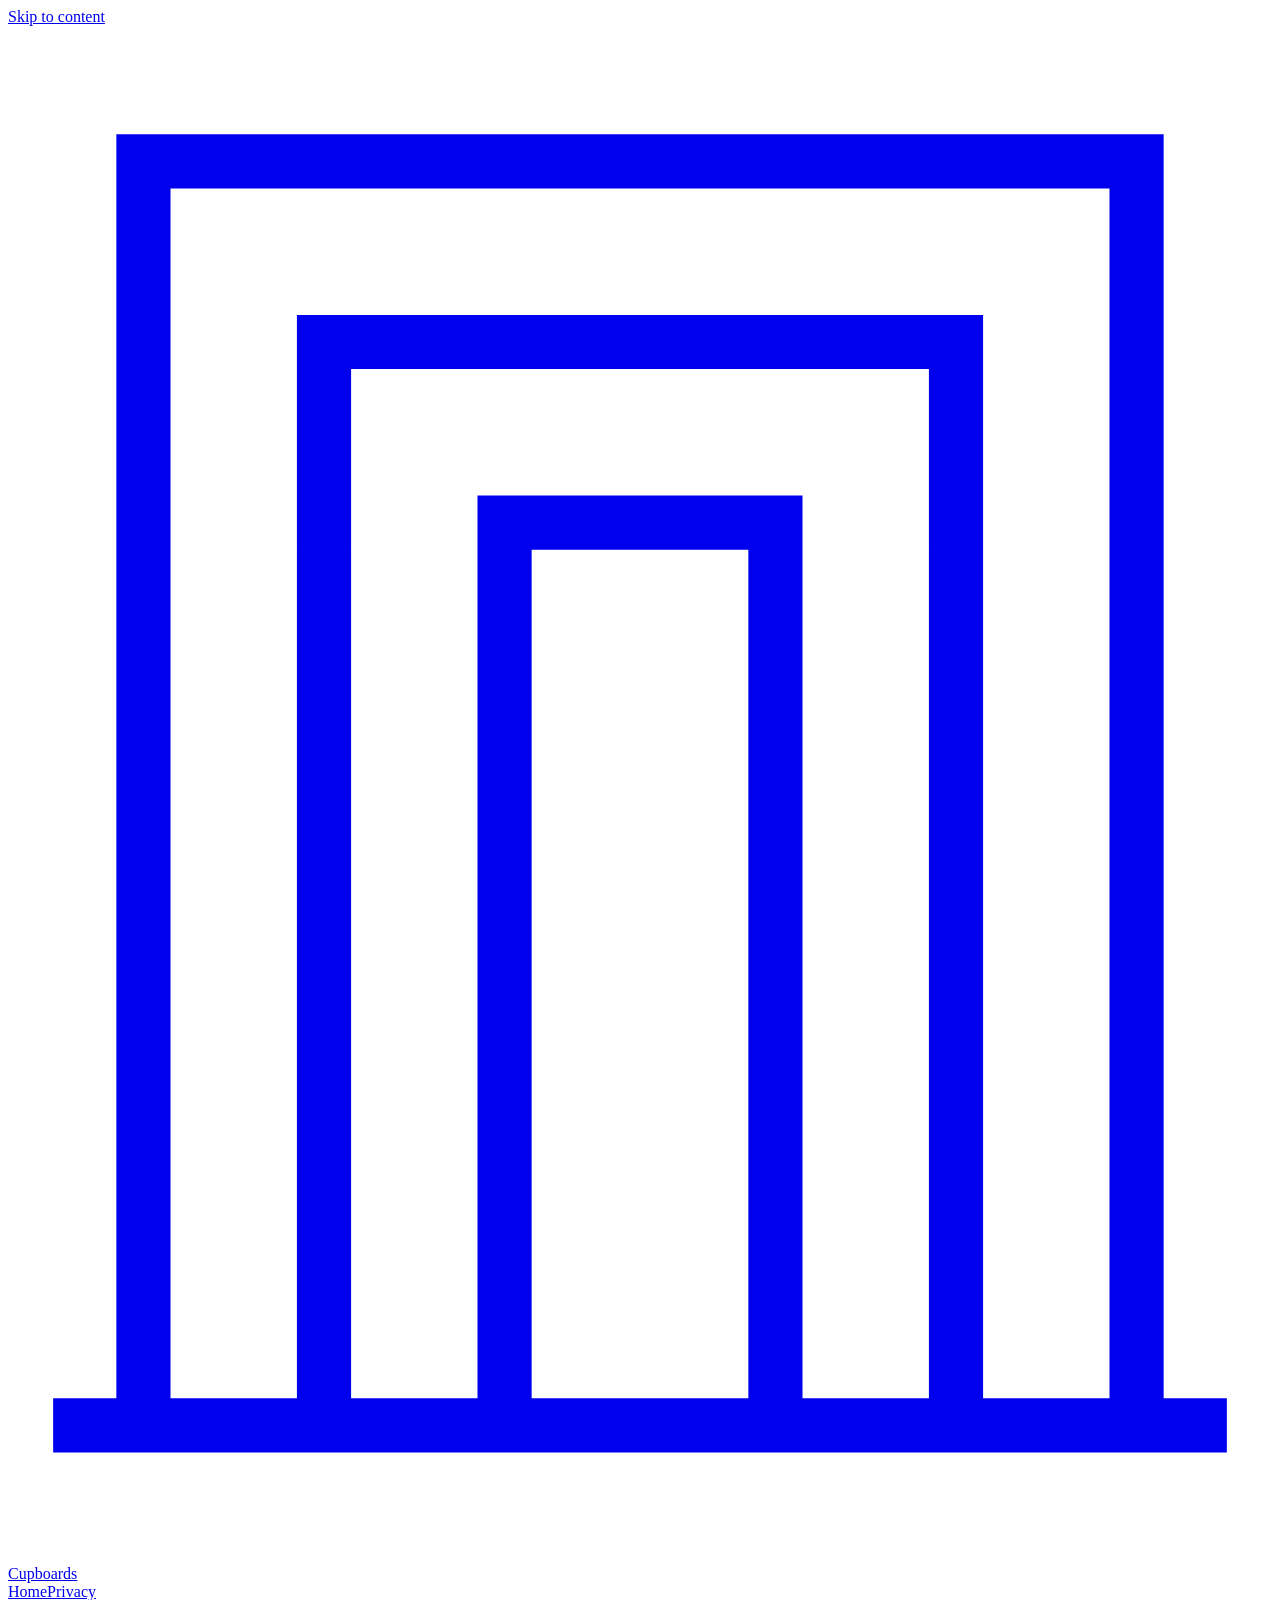
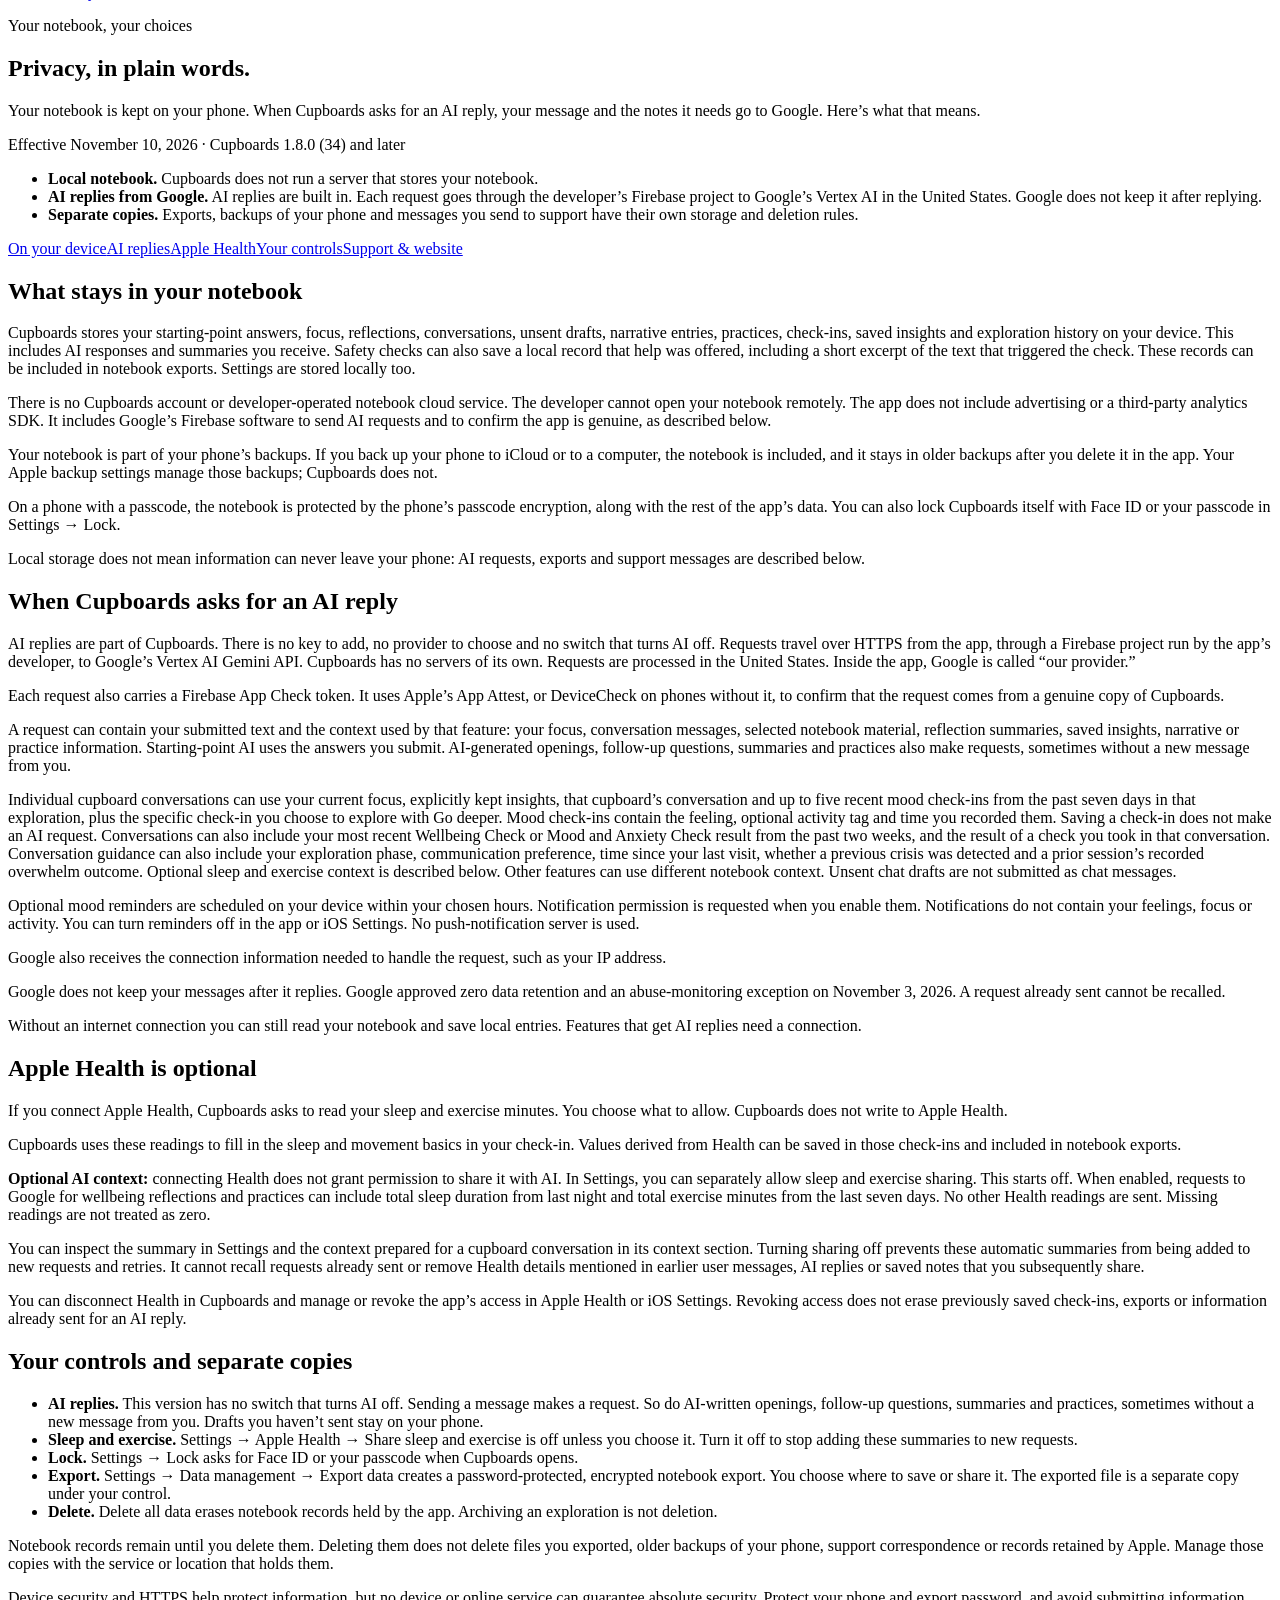
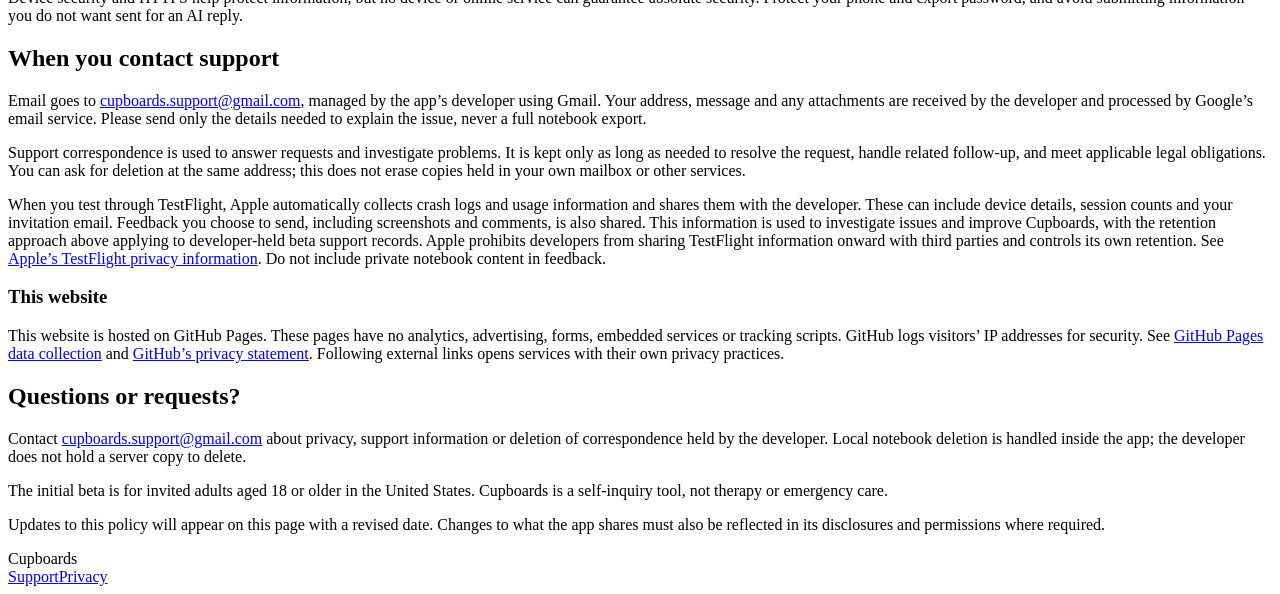
==== privacy.html @ ccffebcb "docs: describe built-in AI through Firebase instead of own-key providers Privacy, support and landin" ====
<!doctype html>
<html lang="en">
<head>
  <meta charset="utf-8">
  <meta name="viewport" content="width=device-width, initial-scale=1">
  <meta name="robots" content="noindex, nofollow">
  <meta name="description" content="How Cupboards handles your notebook, AI requests, Apple Health, exports and support messages.">
  <title>Privacy · Cupboards</title>
  <link rel="stylesheet" href="styles.css">
</head>
<body>
  <a class="skip" href="#main">Skip to content</a>
  <header class="site-header shell">
    <a class="brand" href="index.html"><svg viewBox="0 0 28 34" fill="none" aria-hidden="true"><path d="M3 31V3h22v28M7 31V7h14v24M11 31V11h6v20M1 31h26" stroke="currentColor" stroke-width="1.2"/></svg>Cupboards</a>
    <nav aria-label="Main"><a href="index.html">Home</a><a href="privacy.html" aria-current="page">Privacy</a></nav>
  </header>
  <main id="main" class="shell" tabindex="-1">
    <article class="reading policy">
      <p class="eyebrow">Your notebook, your choices</p>
      <h1>Privacy, in plain words.</h1>
      <p class="intro">Your notebook is kept on your phone. When Cupboards asks for an AI reply, your message and the notes it needs go to Google. Here’s what that means.</p>
      <p class="small">Effective November 10, 2026 · Cupboards 1.8.0 (34) and later</p>
      <div class="summary" aria-label="Privacy summary">
        <ul>
          <li><strong>Local notebook.</strong> Cupboards does not run a server that stores your notebook.</li>
          <li><strong>AI replies from Google.</strong> AI replies are built in. Each request goes through the developer’s Firebase project to Google’s Vertex AI in the United States. Google does not keep it after replying.</li>
          <li><strong>Separate copies.</strong> Exports, backups of your phone and messages you send to support have their own storage and deletion rules.</li>
        </ul>
      </div>
      <nav class="toc" aria-label="Privacy sections"><a href="#notebook">On your device</a><a href="#ai">AI replies</a><a href="#health">Apple Health</a><a href="#controls">Your controls</a><a href="#support">Support &amp; website</a></nav>

      <section id="notebook">
        <h2>What stays in your notebook</h2>
        <p>Cupboards stores your starting-point answers, focus, reflections, conversations, unsent drafts, narrative entries, practices, check-ins, saved insights and exploration history on your device. This includes AI responses and summaries you receive. Safety checks can also save a local record that help was offered, including a short excerpt of the text that triggered the check. These records can be included in notebook exports. Settings are stored locally too.</p>
        <p>There is no Cupboards account or developer-operated notebook cloud service. The developer cannot open your notebook remotely. The app does not include advertising or a third-party analytics SDK. It includes Google’s Firebase software to send AI requests and to confirm the app is genuine, as described below.</p>
        <p>Your notebook is part of your phone’s backups. If you back up your phone to iCloud or to a computer, the notebook is included, and it stays in older backups after you delete it in the app. Your Apple backup settings manage those backups; Cupboards does not.</p>
        <p>On a phone with a passcode, the notebook is protected by the phone’s passcode encryption, along with the rest of the app’s data. You can also lock Cupboards itself with Face ID or your passcode in Settings → Lock.</p>
        <p>Local storage does not mean information can never leave your phone: AI requests, exports and support messages are described below.</p>
      </section>

      <section id="ai">
        <h2>When Cupboards asks for an AI reply</h2>
        <p>AI replies are part of Cupboards. There is no key to add, no provider to choose and no switch that turns AI off. Requests travel over HTTPS from the app, through a Firebase project run by the app’s developer, to Google’s Vertex AI Gemini API. Cupboards has no servers of its own. Requests are processed in the United States. Inside the app, Google is called “our provider.”</p>
        <p>Each request also carries a Firebase App Check token. It uses Apple’s App Attest, or DeviceCheck on phones without it, to confirm that the request comes from a genuine copy of Cupboards.</p>
        <p>A request can contain your submitted text and the context used by that feature: your focus, conversation messages, selected notebook material, reflection summaries, saved insights, narrative or practice information. Starting-point AI uses the answers you submit. AI-generated openings, follow-up questions, summaries and practices also make requests, sometimes without a new message from you.</p>
        <p>Individual cupboard conversations can use your current focus, explicitly kept insights, that cupboard’s conversation and up to five recent mood check-ins from the past seven days in that exploration, plus the specific check-in you choose to explore with Go deeper. Mood check-ins contain the feeling, optional activity tag and time you recorded them. Saving a check-in does not make an AI request. Conversations can also include your most recent Wellbeing Check or Mood and Anxiety Check result from the past two weeks, and the result of a check you took in that conversation. Conversation guidance can also include your exploration phase, communication preference, time since your last visit, whether a previous crisis was detected and a prior session’s recorded overwhelm outcome. Optional sleep and exercise context is described below. Other features can use different notebook context. Unsent chat drafts are not submitted as chat messages.</p>
        <p>Optional mood reminders are scheduled on your device within your chosen hours. Notification permission is requested when you enable them. Notifications do not contain your feelings, focus or activity. You can turn reminders off in the app or iOS Settings. No push-notification server is used.</p>
        <p>Google also receives the connection information needed to handle the request, such as your IP address.</p>
        <p>Google does not keep your messages after it replies. Google approved zero data retention and an abuse-monitoring exception on November 3, 2026. A request already sent cannot be recalled.</p>
        <p>Without an internet connection you can still read your notebook and save local entries. Features that get AI replies need a connection.</p>
      </section>

      <section id="health">
        <h2>Apple Health is optional</h2>
        <p>If you connect Apple Health, Cupboards asks to read your sleep and exercise minutes. You choose what to allow. Cupboards does not write to Apple Health.</p>
        <p>Cupboards uses these readings to fill in the sleep and movement basics in your check-in. Values derived from Health can be saved in those check-ins and included in notebook exports.</p>
        <p><strong>Optional AI context:</strong> connecting Health does not grant permission to share it with AI. In Settings, you can separately allow sleep and exercise sharing. This starts off. When enabled, requests to Google for wellbeing reflections and practices can include total sleep duration from last night and total exercise minutes from the last seven days. No other Health readings are sent. Missing readings are not treated as zero.</p>
        <p>You can inspect the summary in Settings and the context prepared for a cupboard conversation in its context section. Turning sharing off prevents these automatic summaries from being added to new requests and retries. It cannot recall requests already sent or remove Health details mentioned in earlier user messages, AI replies or saved notes that you subsequently share.</p>
        <p>You can disconnect Health in Cupboards and manage or revoke the app’s access in Apple Health or iOS Settings. Revoking access does not erase previously saved check-ins, exports or information already sent for an AI reply.</p>
      </section>

      <section id="controls">
        <h2>Your controls and separate copies</h2>
        <ul>
          <li><strong>AI replies.</strong> This version has no switch that turns AI off. Sending a message makes a request. So do AI-written openings, follow-up questions, summaries and practices, sometimes without a new message from you. Drafts you haven’t sent stay on your phone.</li>
          <li><strong>Sleep and exercise.</strong> Settings → Apple Health → Share sleep and exercise is off unless you choose it. Turn it off to stop adding these summaries to new requests.</li>
          <li><strong>Lock.</strong> Settings → Lock asks for Face ID or your passcode when Cupboards opens.</li>
          <li><strong>Export.</strong> Settings → Data management → Export data creates a password-protected, encrypted notebook export. You choose where to save or share it. The exported file is a separate copy under your control.</li>
          <li><strong>Delete.</strong> Delete all data erases notebook records held by the app. Archiving an exploration is not deletion.</li>
        </ul>
        <p>Notebook records remain until you delete them. Deleting them does not delete files you exported, older backups of your phone, support correspondence or records retained by Apple. Manage those copies with the service or location that holds them.</p>
        <p>Device security and HTTPS help protect information, but no device or online service can guarantee absolute security. Protect your phone and export password, and avoid submitting information you do not want sent for an AI reply.</p>
      </section>

      <section id="support">
        <h2>When you contact support</h2>
        <p>Email goes to <a href="mailto:cupboards.support@gmail.com">cupboards.support@gmail.com</a>, managed by the app’s developer using Gmail. Your address, message and any attachments are received by the developer and processed by Google’s email service. Please send only the details needed to explain the issue, never a full notebook export.</p>
        <p>Support correspondence is used to answer requests and investigate problems. It is kept only as long as needed to resolve the request, handle related follow-up, and meet applicable legal obligations. You can ask for deletion at the same address; this does not erase copies held in your own mailbox or other services.</p>
        <p>When you test through TestFlight, Apple automatically collects crash logs and usage information and shares them with the developer. These can include device details, session counts and your invitation email. Feedback you choose to send, including screenshots and comments, is also shared. This information is used to investigate issues and improve Cupboards, with the retention approach above applying to developer-held beta support records. Apple prohibits developers from sharing TestFlight information onward with third parties and controls its own retention. See <a href="https://www.apple.com/legal/privacy/data/en/test-flight/">Apple’s TestFlight privacy information</a>. Do not include private notebook content in feedback.</p>
        <h3>This website</h3>
        <p>This website is hosted on GitHub Pages. These pages have no analytics, advertising, forms, embedded services or tracking scripts. GitHub logs visitors’ IP addresses for security. See <a href="https://docs.github.com/en/pages/getting-started-with-github-pages/what-is-github-pages#data-collection">GitHub Pages data collection</a> and <a href="https://docs.github.com/en/site-policy/privacy-policies/github-general-privacy-statement">GitHub’s privacy statement</a>. Following external links opens services with their own privacy practices.</p>
      </section>

      <section id="contact">
        <h2>Questions or requests?</h2>
        <p>Contact <a href="mailto:cupboards.support@gmail.com">cupboards.support@gmail.com</a> about privacy, support information or deletion of correspondence held by the developer. Local notebook deletion is handled inside the app; the developer does not hold a server copy to delete.</p>
        <p>The initial beta is for invited adults aged 18 or older in the United States. Cupboards is a self-inquiry tool, not therapy or emergency care.</p>
        <p>Updates to this policy will appear on this page with a revised date. Changes to what the app shares must also be reflected in its disclosures and permissions where required.</p>
      </section>
    </article>
  </main>
  <footer class="shell"><span>Cupboards</span><nav aria-label="Footer"><a href="support.html">Support</a><a href="privacy.html" aria-current="page">Privacy</a></nav></footer>
</body>
</html>
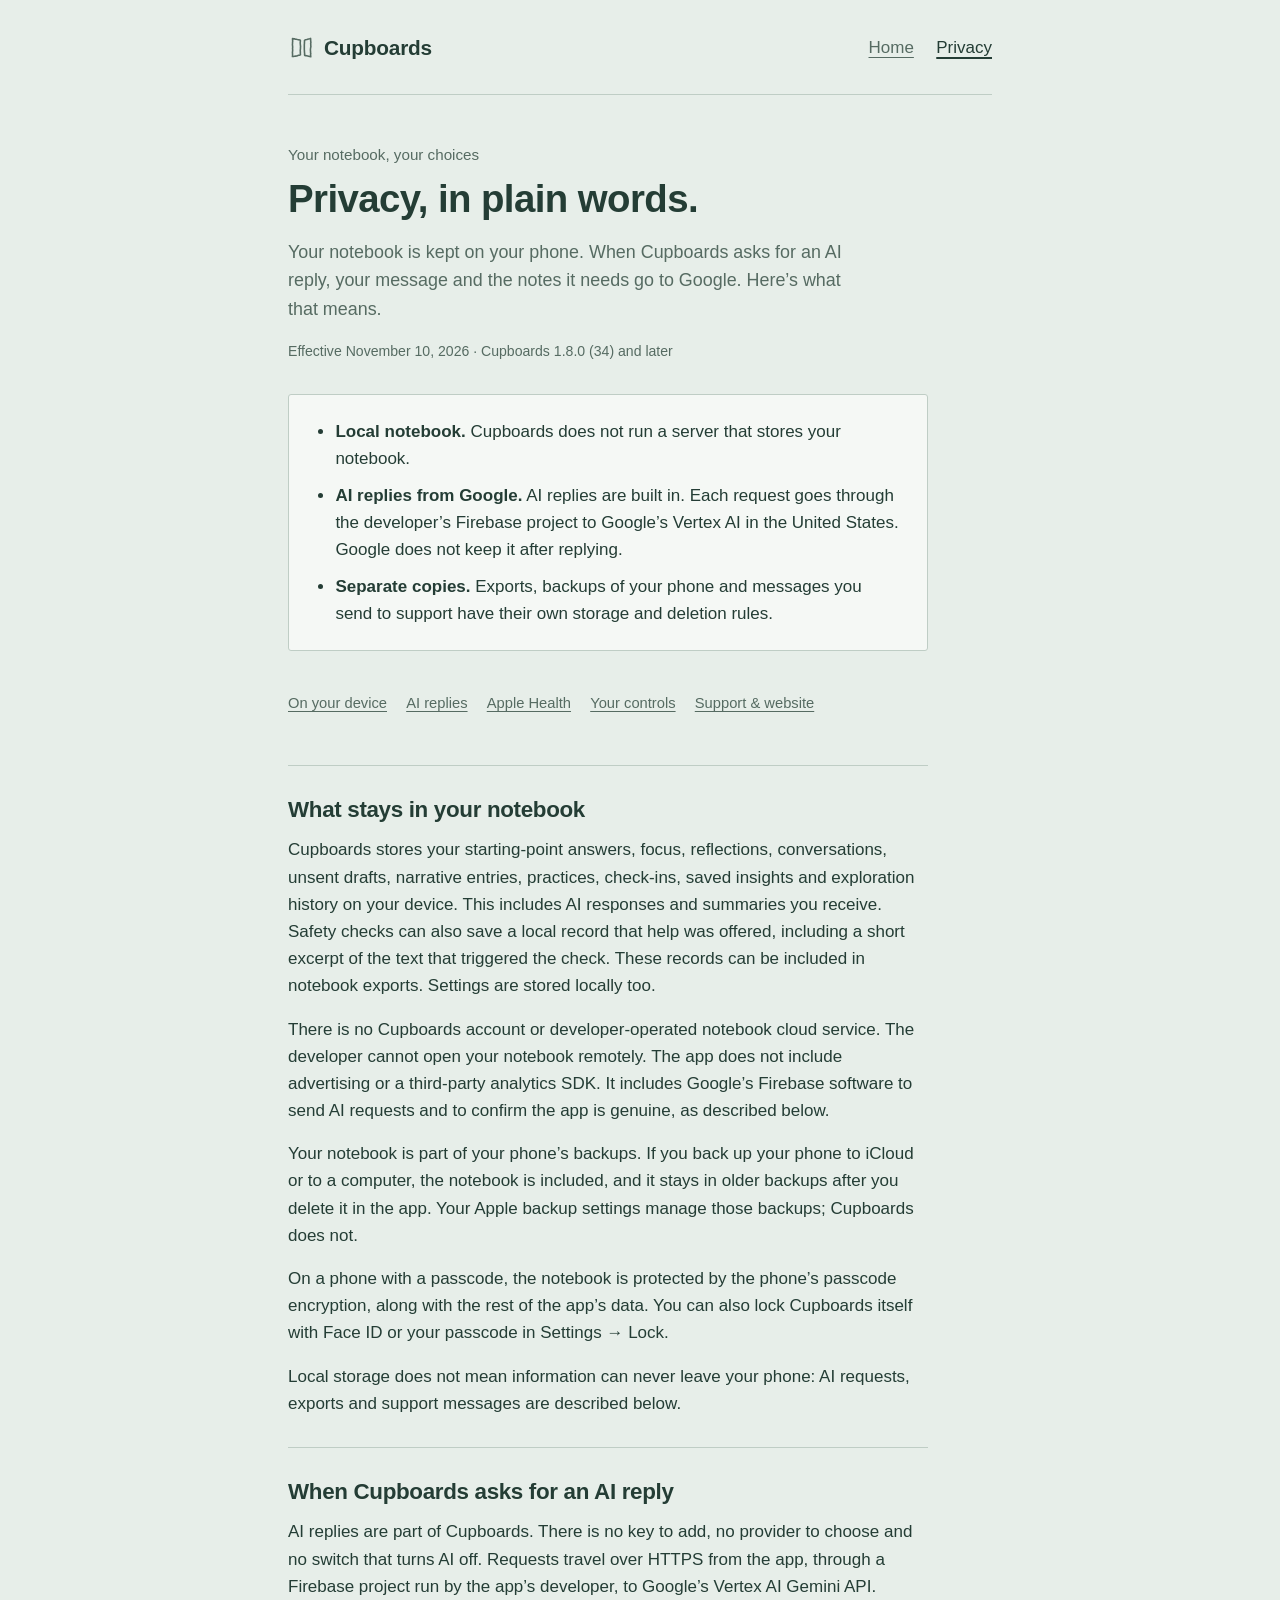
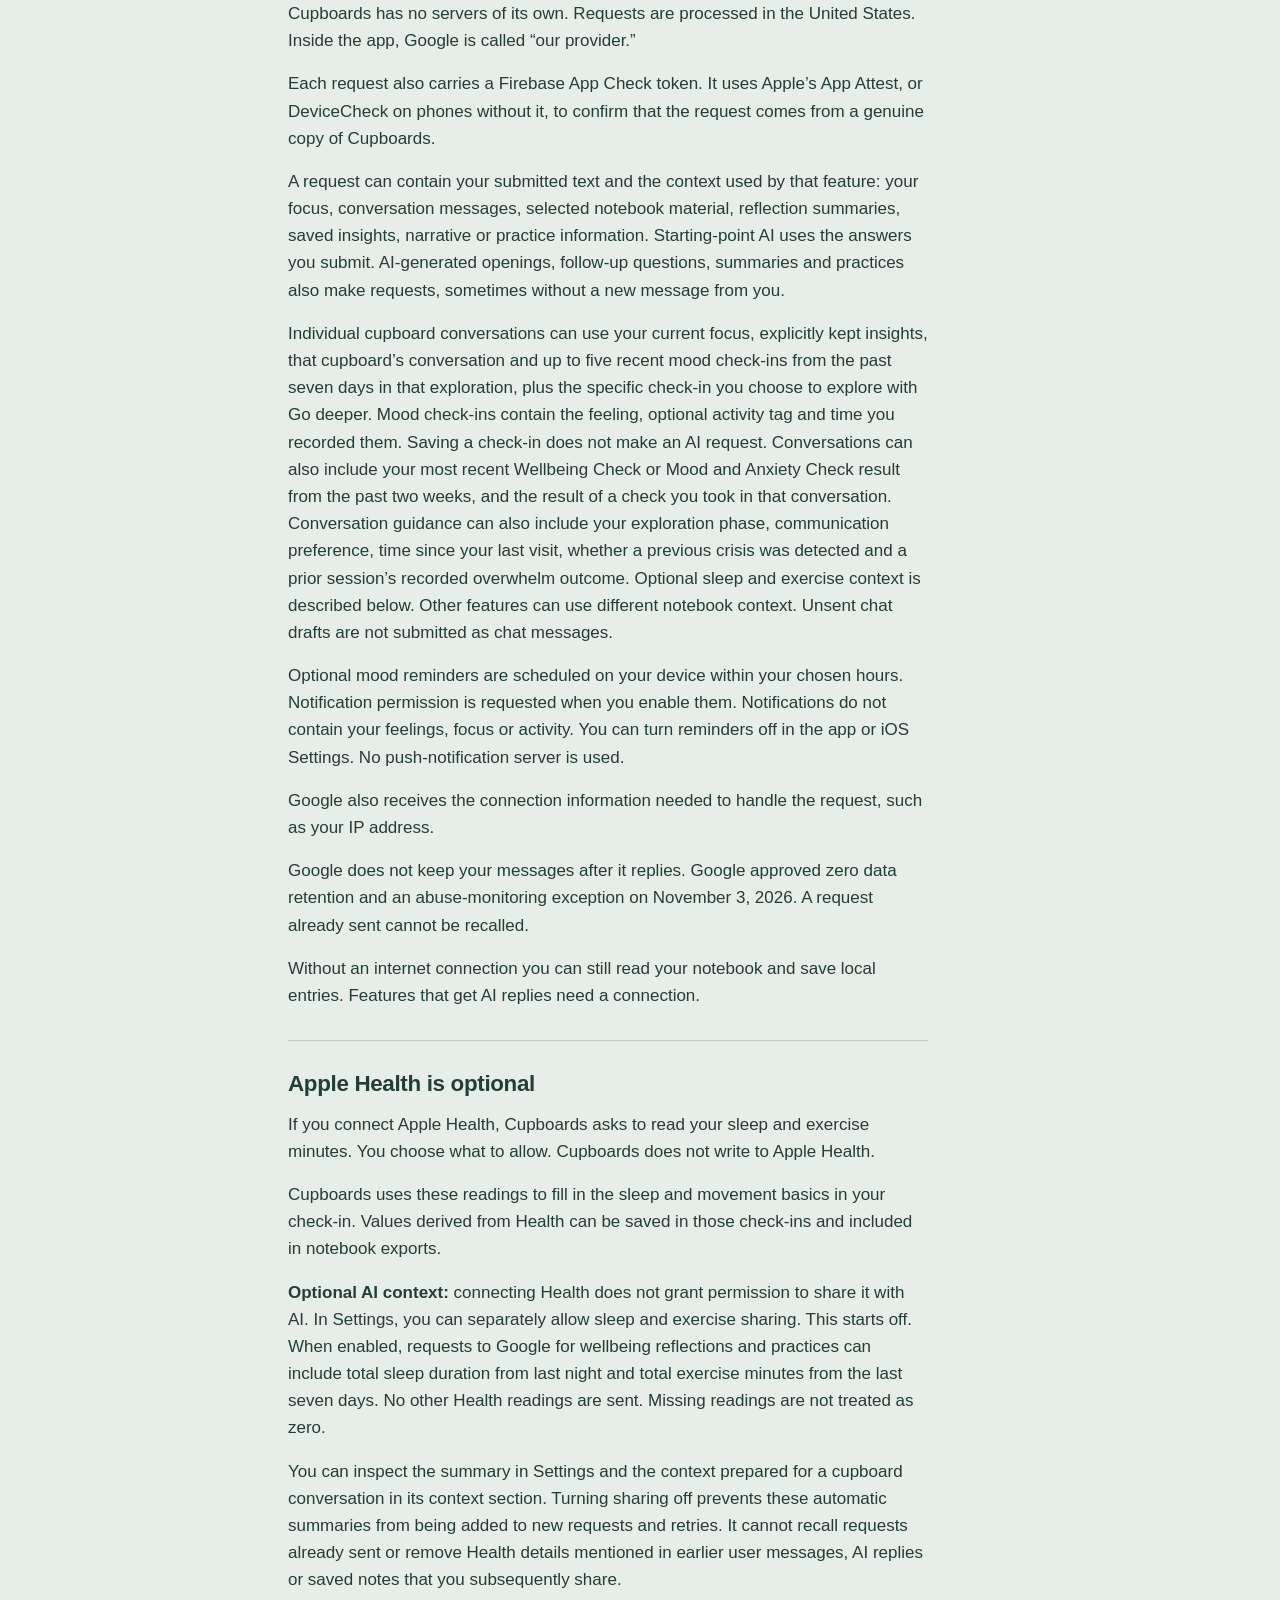
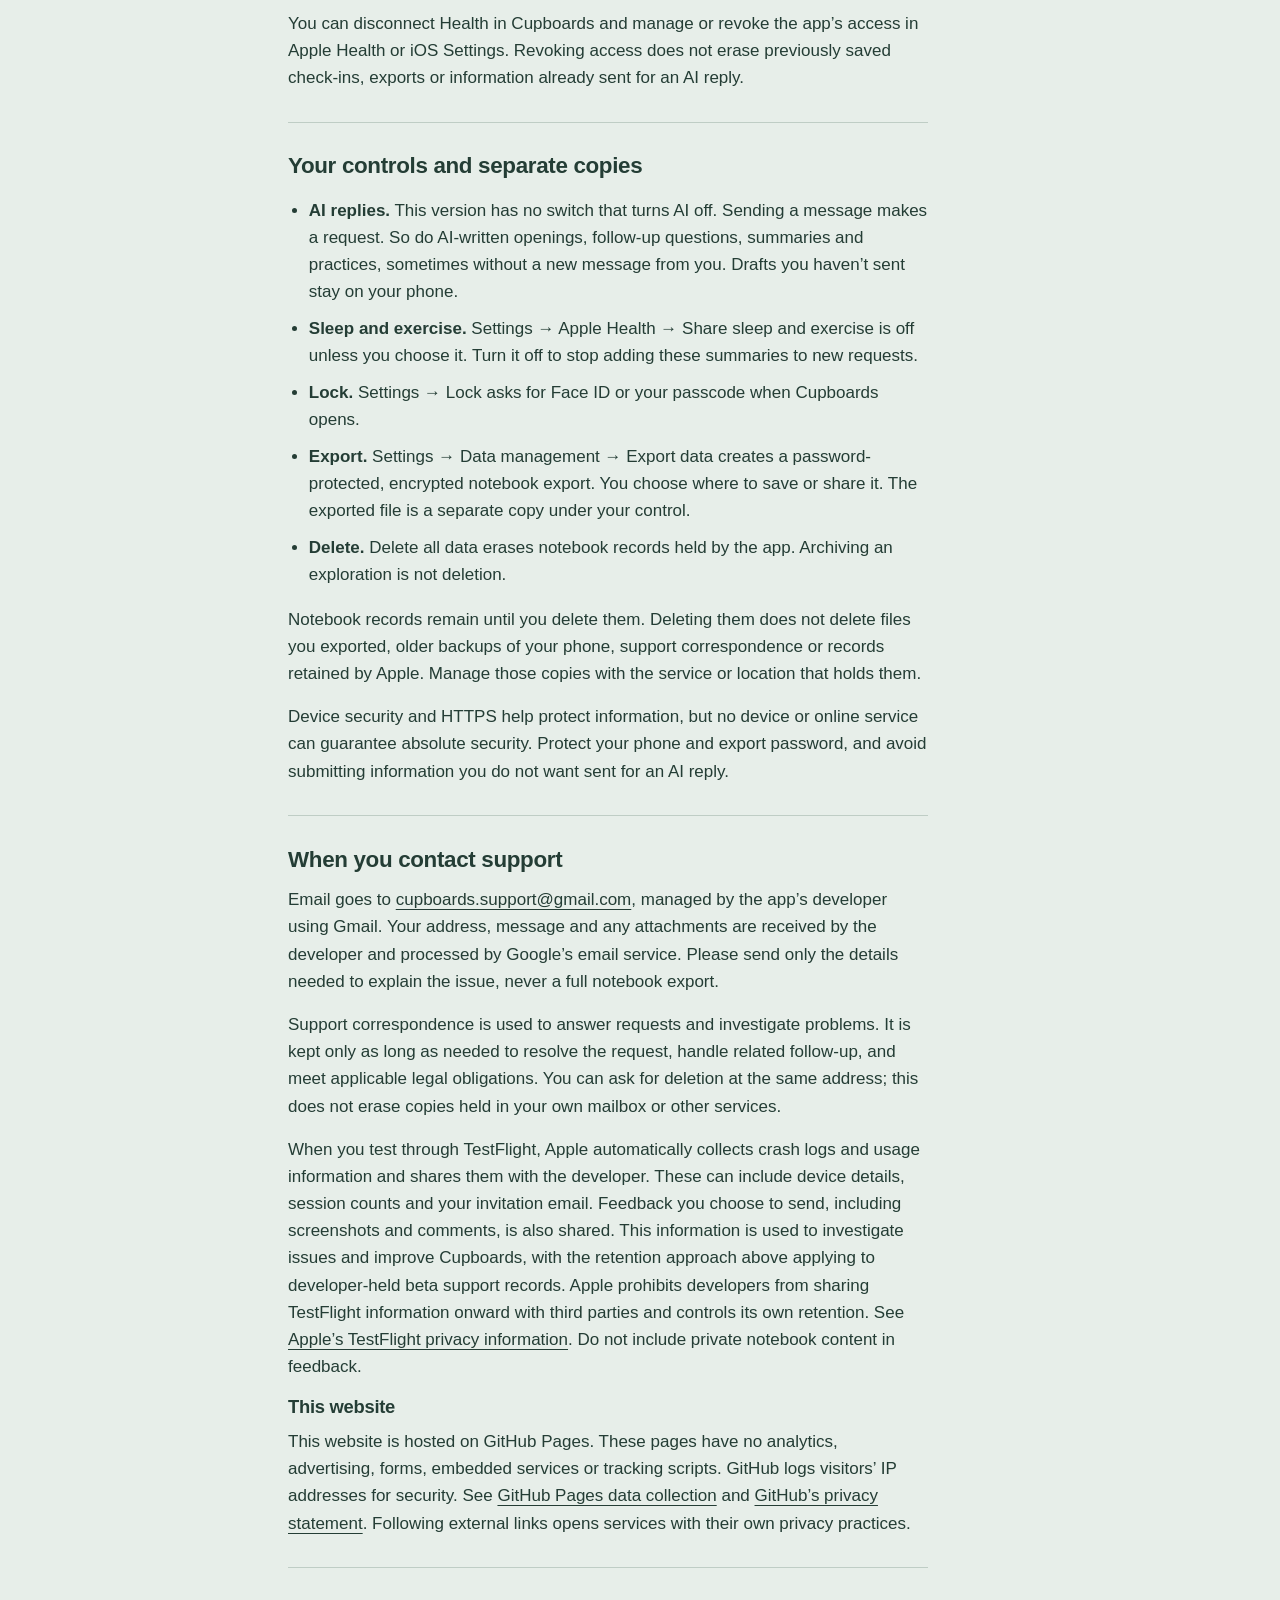
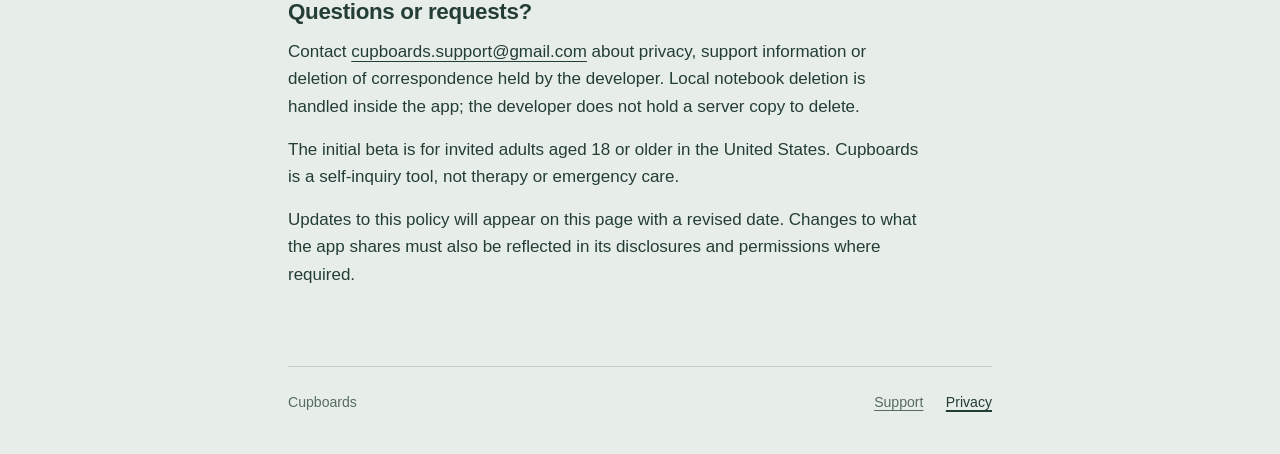
==== commit 6b0677e7: "feat: give the site the app's visual identity The fitted room palette in light and dark, sans semibo" ====
--- a/privacy.html
+++ b/privacy.html
@@ -4,6 +4,7 @@
   <meta charset="utf-8">
   <meta name="viewport" content="width=device-width, initial-scale=1">
   <meta name="robots" content="noindex, nofollow">
+  <meta name="color-scheme" content="light dark">
   <meta name="description" content="How Cupboards handles your notebook, AI requests, Apple Health, exports and support messages.">
   <title>Privacy · Cupboards</title>
   <link rel="stylesheet" href="styles.css">
@@ -11,7 +12,7 @@
 <body>
   <a class="skip" href="#main">Skip to content</a>
   <header class="site-header shell">
-    <a class="brand" href="index.html"><svg viewBox="0 0 28 34" fill="none" aria-hidden="true"><path d="M3 31V3h22v28M7 31V7h14v24M11 31V11h6v20M1 31h26" stroke="currentColor" stroke-width="1.2"/></svg>Cupboards</a>
+    <a class="brand" href="index.html"><svg class="hand " viewBox="0 0 24 24" fill="none" aria-hidden="true"><path d="M4.0,4.0 L4.0,4.9 L4.1,5.9 L4.1,6.8 L4.0,7.5 L4.0,8.4 L3.9,9.3 L4.0,10.2 L4.1,11.2 L4.1,12.1 L4.0,12.9 L4.1,13.8 L4.1,14.8 L4.0,15.6 L3.9,16.4 L4.0,17.3 L4.0,18.2 L4.0,19.1 L3.9,19.9 M4.0,4.0 L5.0,4.3 L5.7,4.3 L6.6,4.6 L7.4,4.7 L8.3,4.9 L9.1,5.0 L10.0,5.2 L10.9,5.6 L10.9,6.6 L10.8,7.4 L10.8,8.3 L10.9,9.3 L11.0,10.2 L11.1,11.2 L11.0,12.1 L11.0,13.0 L10.9,13.8 L10.8,14.6 L10.9,15.6 L10.9,16.6 L10.9,17.4 L11.0,18.4 L10.1,18.7 L9.2,18.8 L8.4,19.1 L7.7,19.4 L6.7,19.5 L5.7,19.6 L4.8,19.8 L3.9,19.9 M19.9,3.9 L20.0,4.9 L20.0,5.8 L20.1,6.7 L20.2,7.7 L20.0,8.4 L20.1,9.4 L20.1,10.3 L20.2,11.2 L20.0,12.0 L19.9,12.8 L19.8,13.6 L19.8,14.5 L19.9,15.4 L19.9,16.4 L20.1,17.4 L19.9,18.2 L20.0,19.1 L20.1,20.1 M19.9,4.0 L19.1,4.2 L18.2,4.4 L17.4,4.6 L16.6,4.9 L15.6,5.0 L14.9,5.4 L14.5,5.9 L14.6,6.9 L14.5,7.7 L14.5,8.6 L14.4,9.4 L14.4,10.3 L14.4,11.2 L14.4,12.1 L14.4,12.9 L14.4,13.8 L14.5,14.8 L14.5,15.7 L14.6,16.7 L14.7,17.6 L14.6,18.4 L14.9,19.0 L15.7,19.1 L16.4,19.2 L17.4,19.4 L18.2,19.6 L19.2,19.9 L20.1,20.1"/></svg>Cupboards</a>
     <nav aria-label="Main"><a href="index.html">Home</a><a href="privacy.html" aria-current="page">Privacy</a></nav>
   </header>
   <main id="main" class="shell" tabindex="-1">
--- a/styles.css
+++ b/styles.css
@@ -0,0 +1,128 @@
+/* Cupboards: the app's six notebook colors (The fitted room), in both looks. */
+:root {
+  color-scheme: light dark;
+  --paper: #e7eee9;
+  --sheet: #f5f8f5;
+  --ink: #243d35;
+  --muted: #566b62;
+  --rule: #bfcdc5;
+  --thread: #7a2e3e;
+  --bead: #9a4b5a;
+  --corner: 3px;
+  --sans: -apple-system, BlinkMacSystemFont, "SF Pro Text", "Segoe UI", Roboto, sans-serif;
+  --serif: "New York", ui-serif, "Iowan Old Style", "Palatino Linotype", Georgia, serif;
+  font-family: var(--sans);
+  color: var(--ink);
+  background: var(--paper);
+  font-synthesis: none;
+}
+@media (prefers-color-scheme: dark) {
+  :root {
+    --paper: #182a25;
+    --sheet: #22392f;
+    --ink: #e7eee9;
+    --muted: #a9bdb4;
+    --rule: #2e463e;
+    --thread: #e69ab0;
+    --bead: #c77a90;
+    --corner: 12px;
+  }
+}
+* { box-sizing: border-box; }
+body { margin: 0; font-size: 1.0625rem; line-height: 1.6; }
+a { color: var(--ink); text-underline-offset: .22em; overflow-wrap: anywhere; }
+a:hover { text-decoration-thickness: 2px; }
+:focus-visible { outline: 3px solid var(--thread); outline-offset: 4px; border-radius: 2px; }
+.skip { position: absolute; top: -8rem; left: 1rem; background: var(--sheet); padding: .7rem; z-index: 2; }
+.skip:focus { top: 1rem; }
+.shell { width: min(100% - 3rem, 44rem); margin-inline: auto; }
+
+/* Lines drawn by hand in the app, reused as they are. */
+.hand { stroke: currentColor; stroke-width: 1.4; stroke-linecap: round; stroke-linejoin: round; }
+
+.site-header { display: flex; align-items: center; justify-content: space-between; gap: 1rem; padding-block: 1.5rem; border-bottom: 1px solid var(--rule); }
+.brand { display: inline-flex; align-items: center; gap: .55rem; font-size: 1.3rem; font-weight: 600; letter-spacing: -.01em; text-decoration: none; color: var(--ink); }
+.brand .hand { width: 1.7rem; height: 1.7rem; color: var(--muted); flex-shrink: 0; }
+nav { display: flex; flex-wrap: wrap; gap: .3rem 1.4rem; }
+nav a { display: inline-block; padding-block: .6rem; color: var(--muted); }
+nav a[aria-current="page"] { color: var(--ink); text-decoration-thickness: 2px; }
+main { padding-block: 3rem; }
+
+h1, h2, h3 { font-family: var(--sans); font-weight: 600; line-height: 1.2; letter-spacing: -.015em; text-wrap: balance; }
+h1 { font-size: clamp(1.9rem, 5vw, 2.4rem); margin: 0 0 1rem; }
+h2 { font-size: 1.4rem; margin: 0 0 .8rem; }
+h3 { font-size: 1.15rem; margin: 0 0 .6rem; }
+p { margin: 0 0 1rem; }
+p:last-child { margin-bottom: 0; }
+.eyebrow { color: var(--muted); font-size: .95rem; margin: 0 0 .5rem; }
+.intro { font-size: 1.12rem; max-width: 36rem; color: var(--muted); }
+.small { font-size: .88rem; color: var(--muted); }
+
+/* Landing: the wall of cupboards, one of them open. */
+.landing-intro { padding-block: 1.5rem 2.5rem; max-width: 34rem; }
+.wall { margin: 0; max-width: 34rem; }
+.rows { list-style: none; margin: 0; padding: 0; }
+.row { display: grid; grid-template-columns: 2.75rem 1fr; column-gap: 1.1rem; padding-block: 1.3rem; border-top: 1px solid var(--rule); }
+.row:last-child { border-bottom: 1px solid var(--rule); }
+.row h2 { font-size: 1.2rem; margin: 0 0 .15rem; }
+.row p { margin: 0; color: var(--muted); }
+.row .status { font-size: .9rem; margin-top: .2rem; display: flex; align-items: center; gap: .4rem; }
+.mark { width: 2.75rem; height: 2.75rem; border-radius: 50%; border: 1px solid var(--muted); display: grid; place-items: center; color: var(--muted); margin-top: .15rem; }
+.mark .hand { width: 1.45rem; height: 1.45rem; }
+.row.open .mark { border: 2px solid var(--thread); color: var(--ink); }
+.bead-outline { width: .75rem; height: .75rem; fill: none; stroke: var(--muted); stroke-width: 1.3; flex-shrink: 0; }
+
+/* The open cupboard's thread: a bent start, straight down, one turn, a small hook before the action. */
+.thread { grid-column: 1; display: flex; flex-direction: column; align-items: flex-start; justify-self: end; width: 44px; margin: 1.5rem -1.1rem calc(.85rem - 11px) 0; position: relative; }
+.thread svg { display: block; flex-shrink: 0; overflow: visible; }
+.thread path { fill: none; stroke: var(--thread); stroke-width: 1.5; stroke-linecap: round; stroke-linejoin: round; }
+.thread-line { flex: 1; width: 1.5px; margin-left: 7.25px; background: var(--thread); min-height: 1.5rem; }
+.thread-bead { position: absolute; left: 1px; bottom: 15px; }
+.thread-bead ellipse { fill: var(--bead); }
+.thread-bead circle { fill: #fff; fill-opacity: .45; }
+.opening { grid-column: 2; padding: 1.4rem 12% 0 0; }
+.row .opening .words { font-family: var(--serif); font-size: 1.45rem; line-height: 1.3; color: var(--ink); margin-bottom: 1.6rem; }
+.row .opening .action { font-weight: 600; font-size: 1.15rem; line-height: 1.7rem; color: var(--ink); }
+.wall figcaption { font-size: .85rem; color: var(--muted); margin-top: .7rem; }
+.after { max-width: 34rem; padding-block: 2.5rem 1rem; }
+.landing-note { color: var(--muted); font-size: .88rem; max-width: 34rem; }
+
+/* Privacy and support. */
+.reading, .support-page { max-width: 40rem; }
+.section { padding-block: 2.3rem; border-top: 1px solid var(--rule); margin-top: 2rem; }
+.summary { background: var(--sheet); border: 1px solid var(--rule); border-radius: var(--corner); padding: 1.4rem 1.6rem; margin-block: 2rem; }
+.summary ul { padding-left: 1.25rem; margin: 0; }
+.summary li + li { margin-top: .6rem; }
+.toc { margin-block: 1.5rem 2.5rem; display: flex; flex-wrap: wrap; gap: .4rem 1.2rem; font-size: .92rem; }
+.policy section { padding-block: 1.9rem; border-top: 1px solid var(--rule); scroll-margin-top: 1rem; }
+.policy ul { padding-left: 1.3rem; }
+.policy li + li { margin-top: .6rem; }
+code { font-size: .92em; }
+details { border-bottom: 1px solid var(--rule); padding: 1rem 0; }
+summary { cursor: pointer; font-weight: 600; padding: .25rem; }
+details p { margin: .9rem .25rem .3rem; max-width: 38rem; }
+.safety { padding: 1.4rem 0; max-width: 40rem; color: var(--muted); font-size: .92rem; }
+
+footer { border-top: 1px solid var(--rule); padding-block: 1.5rem 2.5rem; display: flex; flex-wrap: wrap; justify-content: space-between; gap: 1rem; font-size: .88rem; color: var(--muted); }
+footer nav { margin-left: auto; }
+footer nav a { padding-block: 0; }
+
+@media (max-width: 640px) {
+  .shell { width: min(100% - 2.5rem, 44rem); }
+  .site-header { flex-wrap: wrap; padding-block: 1rem; }
+  .landing .site-header > .small { font-size: .78rem; }
+  main { padding-block: 2rem; }
+  .landing-intro { padding-block: 1rem 2rem; }
+  .row { column-gap: .9rem; }
+  .thread { margin-right: -.9rem; }
+  .opening { padding-right: 6%; }
+  .row .opening .words { font-size: 1.3rem; }
+  .summary { padding: 1.2rem; }
+}
+@media print {
+  :root { --paper: #fff; --sheet: #fff; --ink: #000; --muted: #333; --rule: #999; --thread: #000; --bead: #000; }
+  .shell { width: 100%; }
+  nav, .skip, .toc { display: none; }
+  main { padding-block: 1rem; }
+  .policy section { break-inside: avoid; }
+}
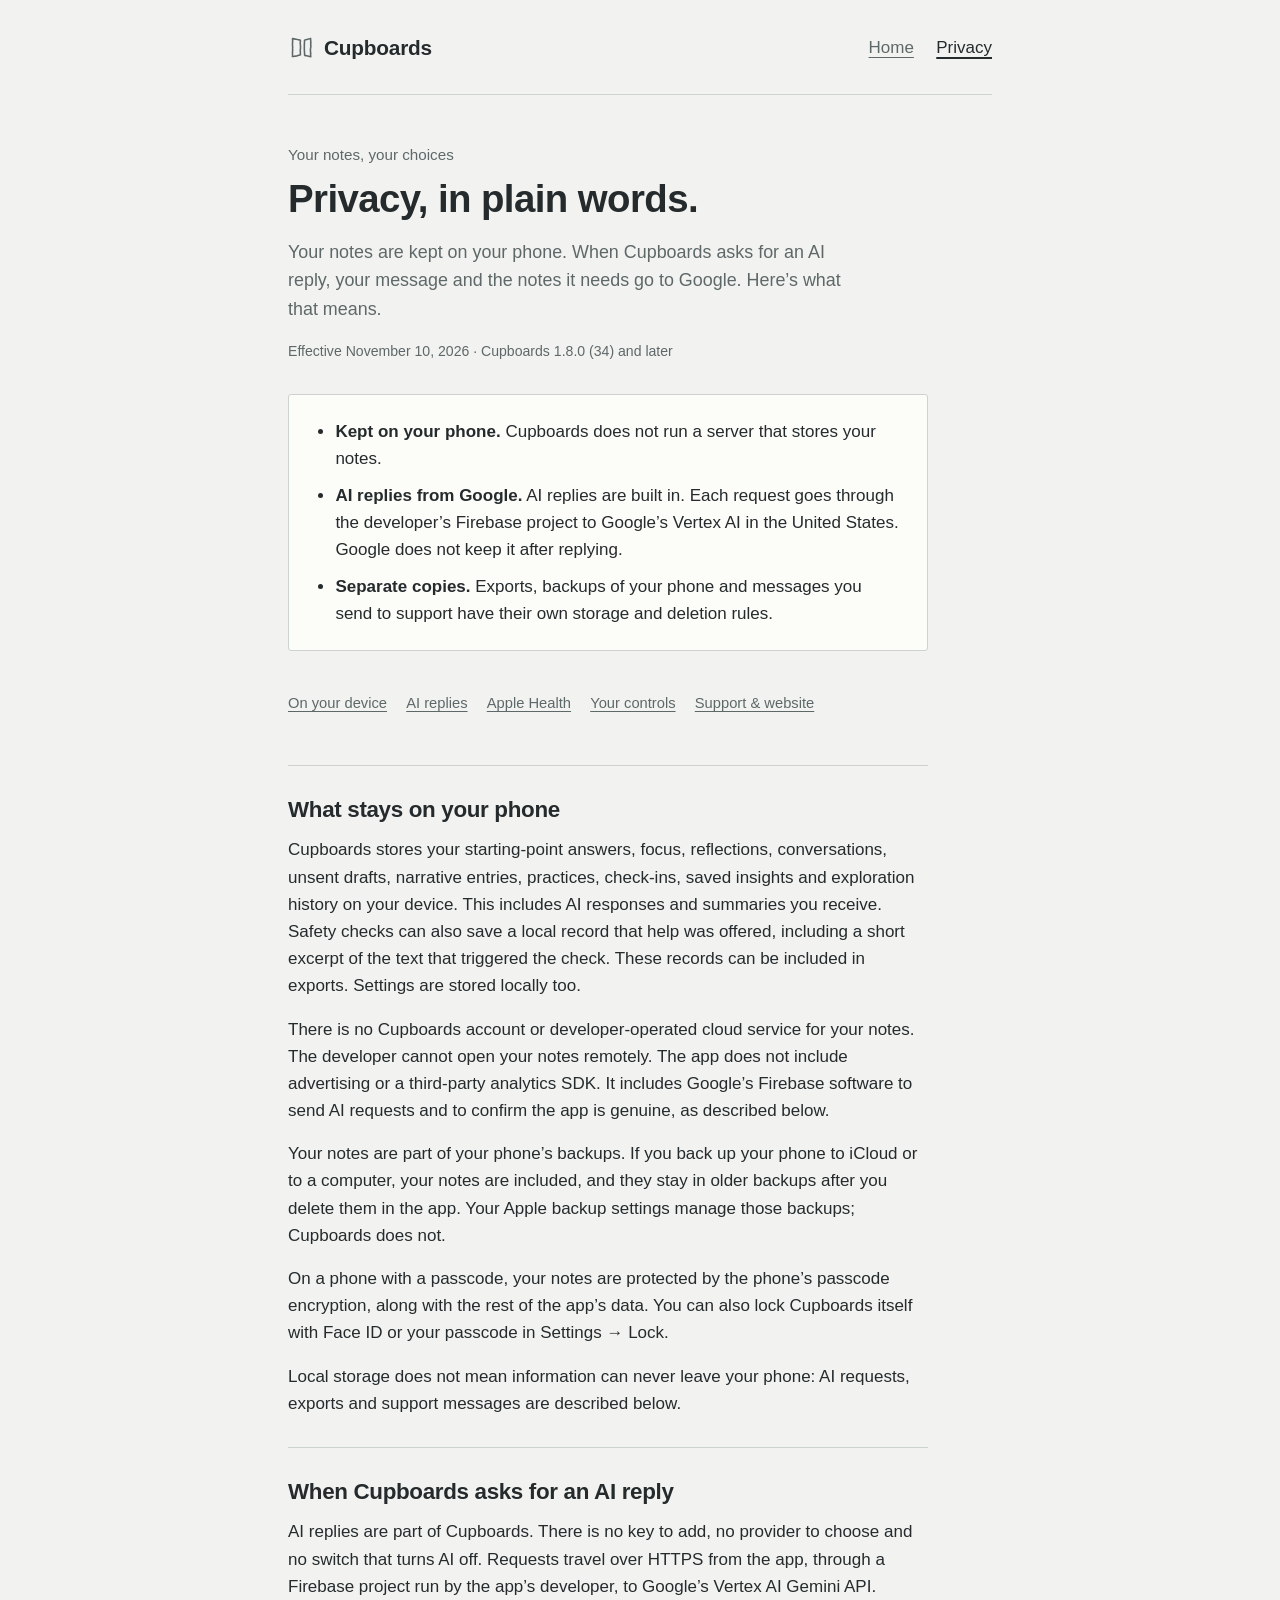
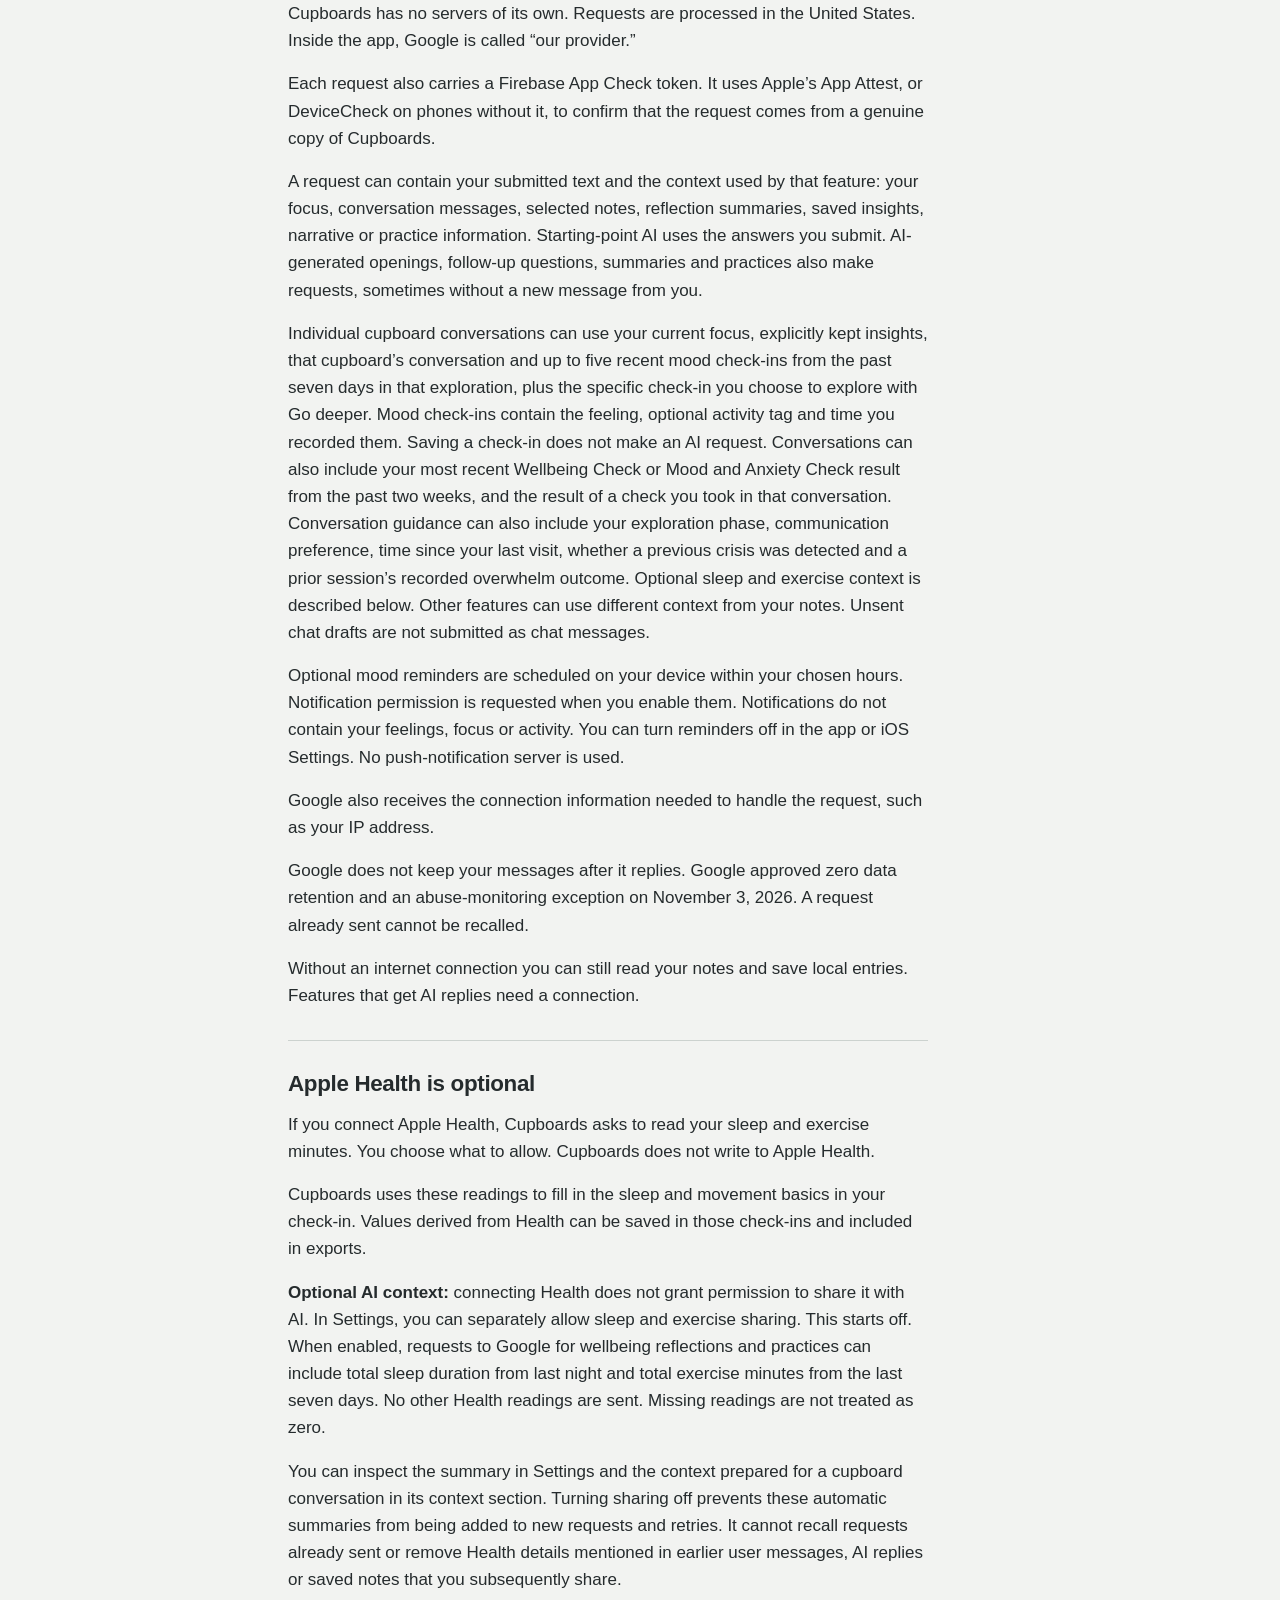
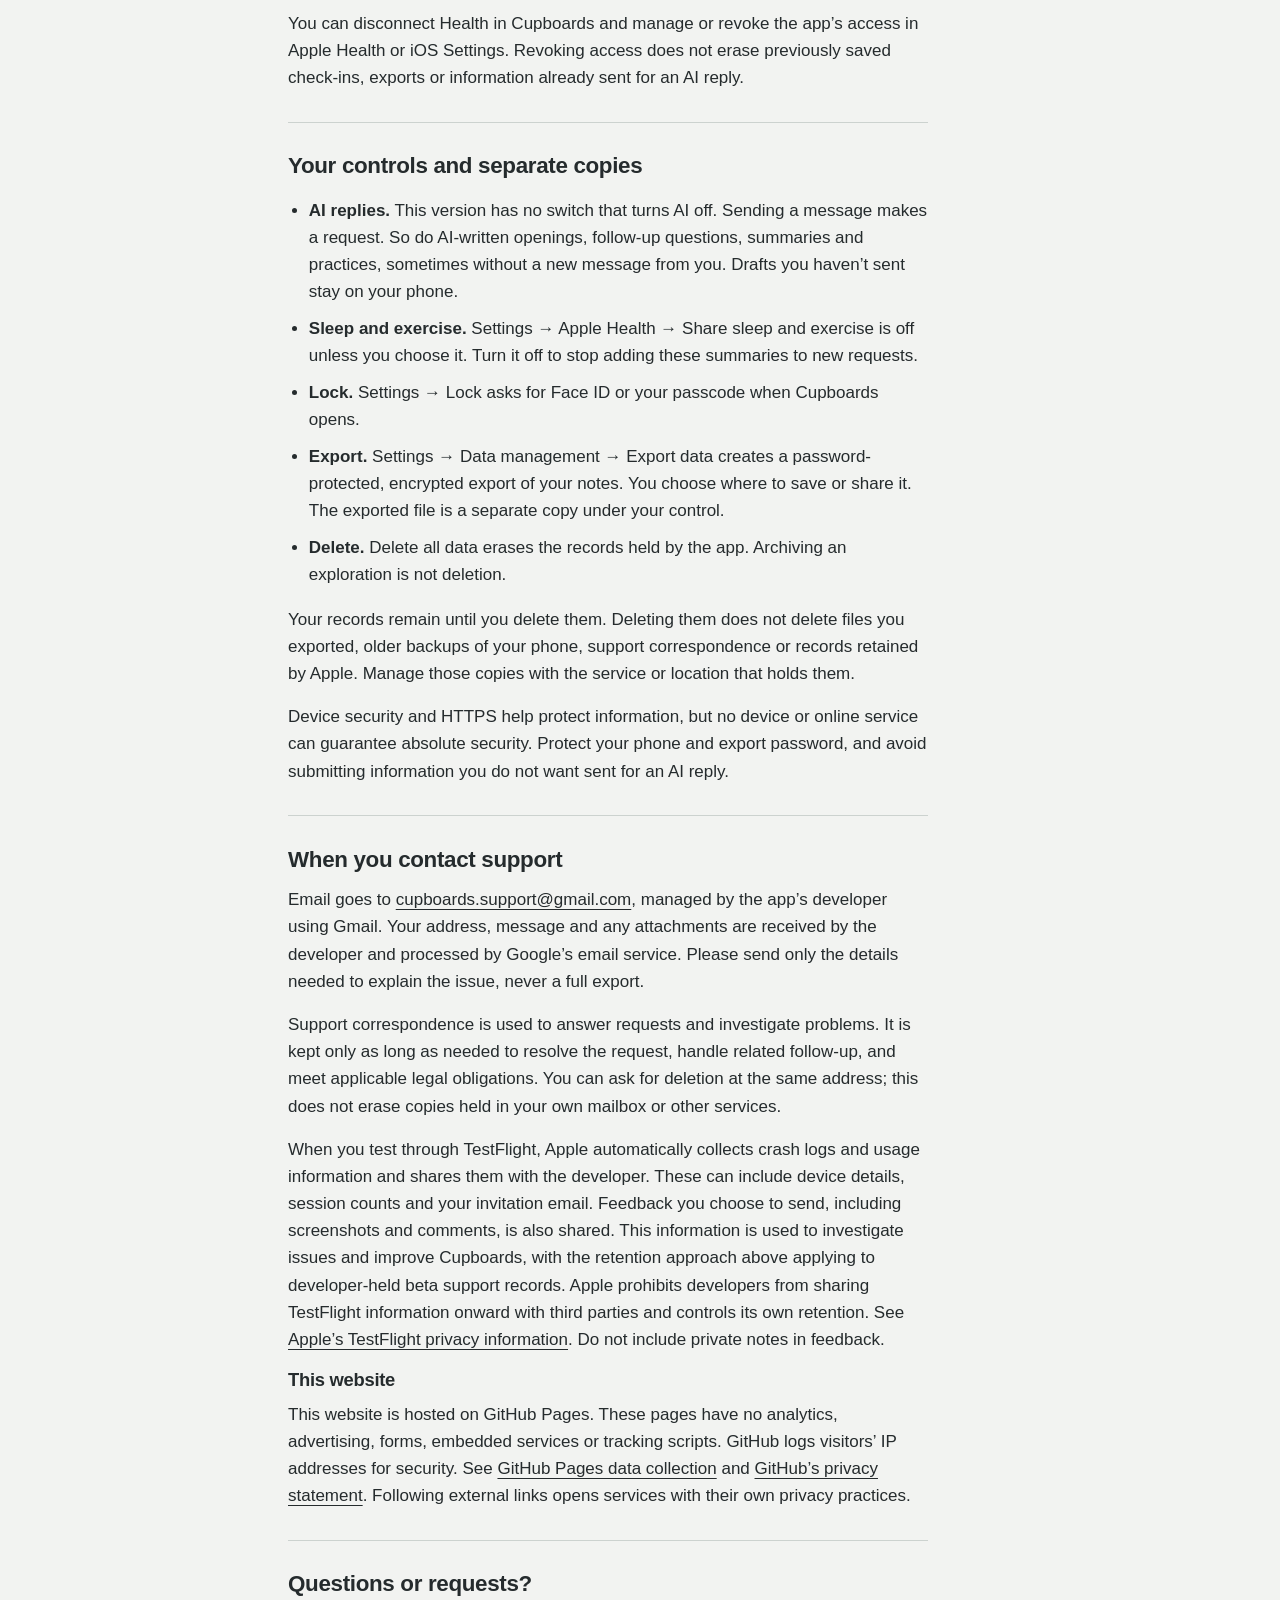
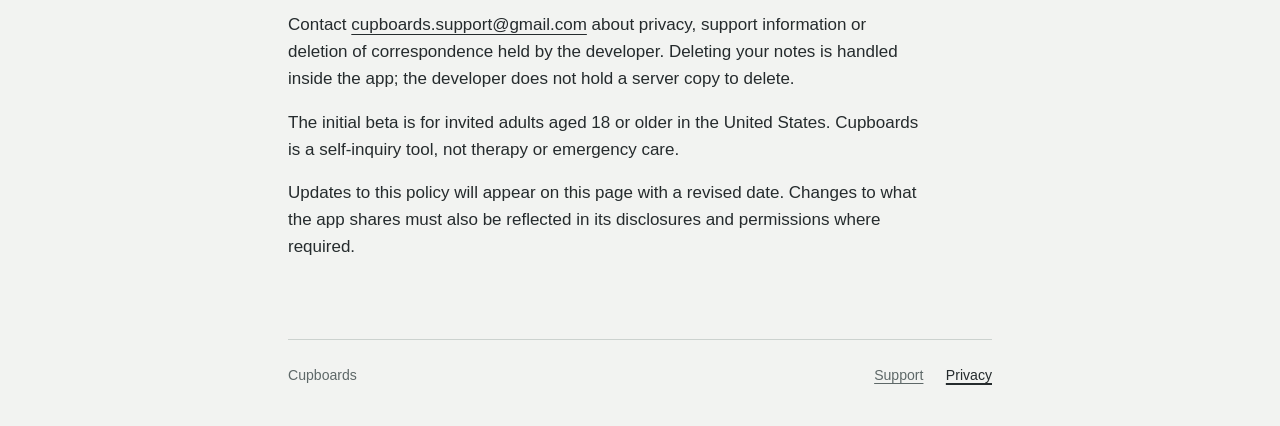
==== commit 63495b92: "docs: call Cupboards a self-inquiry tool, and the person's writing their notes The word "notebook" i" ====
--- a/privacy.html
+++ b/privacy.html
@@ -5,7 +5,7 @@
   <meta name="viewport" content="width=device-width, initial-scale=1">
   <meta name="robots" content="noindex, nofollow">
   <meta name="color-scheme" content="light dark">
-  <meta name="description" content="How Cupboards handles your notebook, AI requests, Apple Health, exports and support messages.">
+  <meta name="description" content="How Cupboards handles your notes, AI requests, Apple Health, exports and support messages.">
   <title>Privacy · Cupboards</title>
   <link rel="stylesheet" href="styles.css">
 </head>
@@ -17,25 +17,25 @@
   </header>
   <main id="main" class="shell" tabindex="-1">
     <article class="reading policy">
-      <p class="eyebrow">Your notebook, your choices</p>
+      <p class="eyebrow">Your notes, your choices</p>
       <h1>Privacy, in plain words.</h1>
-      <p class="intro">Your notebook is kept on your phone. When Cupboards asks for an AI reply, your message and the notes it needs go to Google. Here’s what that means.</p>
+      <p class="intro">Your notes are kept on your phone. When Cupboards asks for an AI reply, your message and the notes it needs go to Google. Here’s what that means.</p>
       <p class="small">Effective November 10, 2026 · Cupboards 1.8.0 (34) and later</p>
       <div class="summary" aria-label="Privacy summary">
         <ul>
-          <li><strong>Local notebook.</strong> Cupboards does not run a server that stores your notebook.</li>
+          <li><strong>Kept on your phone.</strong> Cupboards does not run a server that stores your notes.</li>
           <li><strong>AI replies from Google.</strong> AI replies are built in. Each request goes through the developer’s Firebase project to Google’s Vertex AI in the United States. Google does not keep it after replying.</li>
           <li><strong>Separate copies.</strong> Exports, backups of your phone and messages you send to support have their own storage and deletion rules.</li>
         </ul>
       </div>
-      <nav class="toc" aria-label="Privacy sections"><a href="#notebook">On your device</a><a href="#ai">AI replies</a><a href="#health">Apple Health</a><a href="#controls">Your controls</a><a href="#support">Support &amp; website</a></nav>
+      <nav class="toc" aria-label="Privacy sections"><a href="#device">On your device</a><a href="#ai">AI replies</a><a href="#health">Apple Health</a><a href="#controls">Your controls</a><a href="#support">Support &amp; website</a></nav>
 
-      <section id="notebook">
-        <h2>What stays in your notebook</h2>
-        <p>Cupboards stores your starting-point answers, focus, reflections, conversations, unsent drafts, narrative entries, practices, check-ins, saved insights and exploration history on your device. This includes AI responses and summaries you receive. Safety checks can also save a local record that help was offered, including a short excerpt of the text that triggered the check. These records can be included in notebook exports. Settings are stored locally too.</p>
-        <p>There is no Cupboards account or developer-operated notebook cloud service. The developer cannot open your notebook remotely. The app does not include advertising or a third-party analytics SDK. It includes Google’s Firebase software to send AI requests and to confirm the app is genuine, as described below.</p>
-        <p>Your notebook is part of your phone’s backups. If you back up your phone to iCloud or to a computer, the notebook is included, and it stays in older backups after you delete it in the app. Your Apple backup settings manage those backups; Cupboards does not.</p>
-        <p>On a phone with a passcode, the notebook is protected by the phone’s passcode encryption, along with the rest of the app’s data. You can also lock Cupboards itself with Face ID or your passcode in Settings → Lock.</p>
+      <section id="device">
+        <h2>What stays on your phone</h2>
+        <p>Cupboards stores your starting-point answers, focus, reflections, conversations, unsent drafts, narrative entries, practices, check-ins, saved insights and exploration history on your device. This includes AI responses and summaries you receive. Safety checks can also save a local record that help was offered, including a short excerpt of the text that triggered the check. These records can be included in exports. Settings are stored locally too.</p>
+        <p>There is no Cupboards account or developer-operated cloud service for your notes. The developer cannot open your notes remotely. The app does not include advertising or a third-party analytics SDK. It includes Google’s Firebase software to send AI requests and to confirm the app is genuine, as described below.</p>
+        <p>Your notes are part of your phone’s backups. If you back up your phone to iCloud or to a computer, your notes are included, and they stay in older backups after you delete them in the app. Your Apple backup settings manage those backups; Cupboards does not.</p>
+        <p>On a phone with a passcode, your notes are protected by the phone’s passcode encryption, along with the rest of the app’s data. You can also lock Cupboards itself with Face ID or your passcode in Settings → Lock.</p>
         <p>Local storage does not mean information can never leave your phone: AI requests, exports and support messages are described below.</p>
       </section>
 
@@ -43,18 +43,18 @@
         <h2>When Cupboards asks for an AI reply</h2>
         <p>AI replies are part of Cupboards. There is no key to add, no provider to choose and no switch that turns AI off. Requests travel over HTTPS from the app, through a Firebase project run by the app’s developer, to Google’s Vertex AI Gemini API. Cupboards has no servers of its own. Requests are processed in the United States. Inside the app, Google is called “our provider.”</p>
         <p>Each request also carries a Firebase App Check token. It uses Apple’s App Attest, or DeviceCheck on phones without it, to confirm that the request comes from a genuine copy of Cupboards.</p>
-        <p>A request can contain your submitted text and the context used by that feature: your focus, conversation messages, selected notebook material, reflection summaries, saved insights, narrative or practice information. Starting-point AI uses the answers you submit. AI-generated openings, follow-up questions, summaries and practices also make requests, sometimes without a new message from you.</p>
-        <p>Individual cupboard conversations can use your current focus, explicitly kept insights, that cupboard’s conversation and up to five recent mood check-ins from the past seven days in that exploration, plus the specific check-in you choose to explore with Go deeper. Mood check-ins contain the feeling, optional activity tag and time you recorded them. Saving a check-in does not make an AI request. Conversations can also include your most recent Wellbeing Check or Mood and Anxiety Check result from the past two weeks, and the result of a check you took in that conversation. Conversation guidance can also include your exploration phase, communication preference, time since your last visit, whether a previous crisis was detected and a prior session’s recorded overwhelm outcome. Optional sleep and exercise context is described below. Other features can use different notebook context. Unsent chat drafts are not submitted as chat messages.</p>
+        <p>A request can contain your submitted text and the context used by that feature: your focus, conversation messages, selected notes, reflection summaries, saved insights, narrative or practice information. Starting-point AI uses the answers you submit. AI-generated openings, follow-up questions, summaries and practices also make requests, sometimes without a new message from you.</p>
+        <p>Individual cupboard conversations can use your current focus, explicitly kept insights, that cupboard’s conversation and up to five recent mood check-ins from the past seven days in that exploration, plus the specific check-in you choose to explore with Go deeper. Mood check-ins contain the feeling, optional activity tag and time you recorded them. Saving a check-in does not make an AI request. Conversations can also include your most recent Wellbeing Check or Mood and Anxiety Check result from the past two weeks, and the result of a check you took in that conversation. Conversation guidance can also include your exploration phase, communication preference, time since your last visit, whether a previous crisis was detected and a prior session’s recorded overwhelm outcome. Optional sleep and exercise context is described below. Other features can use different context from your notes. Unsent chat drafts are not submitted as chat messages.</p>
         <p>Optional mood reminders are scheduled on your device within your chosen hours. Notification permission is requested when you enable them. Notifications do not contain your feelings, focus or activity. You can turn reminders off in the app or iOS Settings. No push-notification server is used.</p>
         <p>Google also receives the connection information needed to handle the request, such as your IP address.</p>
         <p>Google does not keep your messages after it replies. Google approved zero data retention and an abuse-monitoring exception on November 3, 2026. A request already sent cannot be recalled.</p>
-        <p>Without an internet connection you can still read your notebook and save local entries. Features that get AI replies need a connection.</p>
+        <p>Without an internet connection you can still read your notes and save local entries. Features that get AI replies need a connection.</p>
       </section>
 
       <section id="health">
         <h2>Apple Health is optional</h2>
         <p>If you connect Apple Health, Cupboards asks to read your sleep and exercise minutes. You choose what to allow. Cupboards does not write to Apple Health.</p>
-        <p>Cupboards uses these readings to fill in the sleep and movement basics in your check-in. Values derived from Health can be saved in those check-ins and included in notebook exports.</p>
+        <p>Cupboards uses these readings to fill in the sleep and movement basics in your check-in. Values derived from Health can be saved in those check-ins and included in exports.</p>
         <p><strong>Optional AI context:</strong> connecting Health does not grant permission to share it with AI. In Settings, you can separately allow sleep and exercise sharing. This starts off. When enabled, requests to Google for wellbeing reflections and practices can include total sleep duration from last night and total exercise minutes from the last seven days. No other Health readings are sent. Missing readings are not treated as zero.</p>
         <p>You can inspect the summary in Settings and the context prepared for a cupboard conversation in its context section. Turning sharing off prevents these automatic summaries from being added to new requests and retries. It cannot recall requests already sent or remove Health details mentioned in earlier user messages, AI replies or saved notes that you subsequently share.</p>
         <p>You can disconnect Health in Cupboards and manage or revoke the app’s access in Apple Health or iOS Settings. Revoking access does not erase previously saved check-ins, exports or information already sent for an AI reply.</p>
@@ -66,25 +66,25 @@
           <li><strong>AI replies.</strong> This version has no switch that turns AI off. Sending a message makes a request. So do AI-written openings, follow-up questions, summaries and practices, sometimes without a new message from you. Drafts you haven’t sent stay on your phone.</li>
           <li><strong>Sleep and exercise.</strong> Settings → Apple Health → Share sleep and exercise is off unless you choose it. Turn it off to stop adding these summaries to new requests.</li>
           <li><strong>Lock.</strong> Settings → Lock asks for Face ID or your passcode when Cupboards opens.</li>
-          <li><strong>Export.</strong> Settings → Data management → Export data creates a password-protected, encrypted notebook export. You choose where to save or share it. The exported file is a separate copy under your control.</li>
-          <li><strong>Delete.</strong> Delete all data erases notebook records held by the app. Archiving an exploration is not deletion.</li>
+          <li><strong>Export.</strong> Settings → Data management → Export data creates a password-protected, encrypted export of your notes. You choose where to save or share it. The exported file is a separate copy under your control.</li>
+          <li><strong>Delete.</strong> Delete all data erases the records held by the app. Archiving an exploration is not deletion.</li>
         </ul>
-        <p>Notebook records remain until you delete them. Deleting them does not delete files you exported, older backups of your phone, support correspondence or records retained by Apple. Manage those copies with the service or location that holds them.</p>
+        <p>Your records remain until you delete them. Deleting them does not delete files you exported, older backups of your phone, support correspondence or records retained by Apple. Manage those copies with the service or location that holds them.</p>
         <p>Device security and HTTPS help protect information, but no device or online service can guarantee absolute security. Protect your phone and export password, and avoid submitting information you do not want sent for an AI reply.</p>
       </section>
 
       <section id="support">
         <h2>When you contact support</h2>
-        <p>Email goes to <a href="mailto:cupboards.support@gmail.com">cupboards.support@gmail.com</a>, managed by the app’s developer using Gmail. Your address, message and any attachments are received by the developer and processed by Google’s email service. Please send only the details needed to explain the issue, never a full notebook export.</p>
+        <p>Email goes to <a href="mailto:cupboards.support@gmail.com">cupboards.support@gmail.com</a>, managed by the app’s developer using Gmail. Your address, message and any attachments are received by the developer and processed by Google’s email service. Please send only the details needed to explain the issue, never a full export.</p>
         <p>Support correspondence is used to answer requests and investigate problems. It is kept only as long as needed to resolve the request, handle related follow-up, and meet applicable legal obligations. You can ask for deletion at the same address; this does not erase copies held in your own mailbox or other services.</p>
-        <p>When you test through TestFlight, Apple automatically collects crash logs and usage information and shares them with the developer. These can include device details, session counts and your invitation email. Feedback you choose to send, including screenshots and comments, is also shared. This information is used to investigate issues and improve Cupboards, with the retention approach above applying to developer-held beta support records. Apple prohibits developers from sharing TestFlight information onward with third parties and controls its own retention. See <a href="https://www.apple.com/legal/privacy/data/en/test-flight/">Apple’s TestFlight privacy information</a>. Do not include private notebook content in feedback.</p>
+        <p>When you test through TestFlight, Apple automatically collects crash logs and usage information and shares them with the developer. These can include device details, session counts and your invitation email. Feedback you choose to send, including screenshots and comments, is also shared. This information is used to investigate issues and improve Cupboards, with the retention approach above applying to developer-held beta support records. Apple prohibits developers from sharing TestFlight information onward with third parties and controls its own retention. See <a href="https://www.apple.com/legal/privacy/data/en/test-flight/">Apple’s TestFlight privacy information</a>. Do not include private notes in feedback.</p>
         <h3>This website</h3>
         <p>This website is hosted on GitHub Pages. These pages have no analytics, advertising, forms, embedded services or tracking scripts. GitHub logs visitors’ IP addresses for security. See <a href="https://docs.github.com/en/pages/getting-started-with-github-pages/what-is-github-pages#data-collection">GitHub Pages data collection</a> and <a href="https://docs.github.com/en/site-policy/privacy-policies/github-general-privacy-statement">GitHub’s privacy statement</a>. Following external links opens services with their own privacy practices.</p>
       </section>
 
       <section id="contact">
         <h2>Questions or requests?</h2>
-        <p>Contact <a href="mailto:cupboards.support@gmail.com">cupboards.support@gmail.com</a> about privacy, support information or deletion of correspondence held by the developer. Local notebook deletion is handled inside the app; the developer does not hold a server copy to delete.</p>
+        <p>Contact <a href="mailto:cupboards.support@gmail.com">cupboards.support@gmail.com</a> about privacy, support information or deletion of correspondence held by the developer. Deleting your notes is handled inside the app; the developer does not hold a server copy to delete.</p>
         <p>The initial beta is for invited adults aged 18 or older in the United States. Cupboards is a self-inquiry tool, not therapy or emergency care.</p>
         <p>Updates to this policy will appear on this page with a revised date. Changes to what the app shares must also be reflected in its disclosures and permissions where required.</p>
       </section>
--- a/styles.css
+++ b/styles.css
@@ -1,13 +1,13 @@
-/* Cupboards: the app's six notebook colors (The fitted room), in both looks. */
+/* Cupboards: the app's six notebook colors (Chalk and mulberry), in both looks. */
 :root {
   color-scheme: light dark;
-  --paper: #e7eee9;
-  --sheet: #f5f8f5;
-  --ink: #243d35;
-  --muted: #566b62;
-  --rule: #bfcdc5;
-  --thread: #7a2e3e;
-  --bead: #9a4b5a;
+  --paper: #f2f3f1;
+  --sheet: #fcfcf9;
+  --ink: #252b2d;
+  --muted: #5e6868;
+  --rule: #ccd2cf;
+  --thread: #743c58;
+  --bead: #93607a;
   --corner: 3px;
   --sans: -apple-system, BlinkMacSystemFont, "SF Pro Text", "Segoe UI", Roboto, sans-serif;
   --serif: "New York", ui-serif, "Iowan Old Style", "Palatino Linotype", Georgia, serif;
@@ -18,13 +18,13 @@
 }
 @media (prefers-color-scheme: dark) {
   :root {
-    --paper: #182a25;
-    --sheet: #22392f;
-    --ink: #e7eee9;
-    --muted: #a9bdb4;
-    --rule: #2e463e;
-    --thread: #e69ab0;
-    --bead: #c77a90;
+    --paper: #171c1d;
+    --sheet: #22292b;
+    --ink: #f1f3ef;
+    --muted: #afbbb7;
+    --rule: #465351;
+    --thread: #d6a1ba;
+    --bead: #b98aa2;
     --corner: 12px;
   }
 }
@@ -83,13 +83,24 @@
 .opening { grid-column: 2; padding: 1.4rem 12% 0 0; }
 .row .opening .words { font-family: var(--serif); font-size: 1.45rem; line-height: 1.3; color: var(--ink); margin-bottom: 1.6rem; }
 .row .opening .action { font-weight: 600; font-size: 1.15rem; line-height: 1.7rem; color: var(--ink); }
+/* From the style guide: real screens and the ten cupboards. */
+.screens, .cupboards { border-top: 1px solid var(--rule); padding-block: 2.2rem 1rem; margin-top: 2rem; }
+.shots { display: grid; grid-template-columns: repeat(3, 1fr); gap: 1rem; }
+.shot { margin: 0; }
+.shot .frame { display: block; border: 5px solid #111; border-radius: 22px; overflow: hidden; background: #111; }
+.shot img { display: block; width: 100%; height: auto; }
+.shot figcaption { font-size: .82rem; color: var(--muted); margin-top: .4rem; }
+.icons { list-style: none; margin: 1.2rem 0 0; padding: 0; display: grid; grid-template-columns: repeat(5, 1fr); gap: 1.6rem .8rem; }
+.icons li { display: flex; flex-direction: column; align-items: center; gap: .5rem; text-align: center; font-size: .82rem; line-height: 1.3; color: var(--ink); }
+.icons .hand { width: 2rem; height: 2rem; color: var(--ink); }
 .wall figcaption { font-size: .85rem; color: var(--muted); margin-top: .7rem; }
 .after { max-width: 34rem; padding-block: 2.5rem 1rem; }
-.landing-note { color: var(--muted); font-size: .88rem; max-width: 34rem; }
+.landing-note { color: var(--muted); font-size: .88rem; max-width: 34rem; margin-top: 2.5rem; }
 
 /* Privacy and support. */
 .reading, .support-page { max-width: 40rem; }
-.section { padding-block: 2.3rem; border-top: 1px solid var(--rule); margin-top: 2rem; }
+.section { padding-block: 2rem; border-top: 1px solid var(--rule); margin-top: 2rem; }
+.section + .section { margin-top: 0; }
 .summary { background: var(--sheet); border: 1px solid var(--rule); border-radius: var(--corner); padding: 1.4rem 1.6rem; margin-block: 2rem; }
 .summary ul { padding-left: 1.25rem; margin: 0; }
 .summary li + li { margin-top: .6rem; }
@@ -99,6 +110,7 @@
 .policy li + li { margin-top: .6rem; }
 code { font-size: .92em; }
 details { border-bottom: 1px solid var(--rule); padding: 1rem 0; }
+.section details:last-child { border-bottom: 0; padding-bottom: 0; }
 summary { cursor: pointer; font-weight: 600; padding: .25rem; }
 details p { margin: .9rem .25rem .3rem; max-width: 38rem; }
 .safety { padding: 1.4rem 0; max-width: 40rem; color: var(--muted); font-size: .92rem; }
@@ -118,6 +130,9 @@
   .opening { padding-right: 6%; }
   .row .opening .words { font-size: 1.3rem; }
   .summary { padding: 1.2rem; }
+  .shots { gap: .6rem; }
+  .shot .frame { border-width: 3px; border-radius: 14px; }
+  .icons { grid-template-columns: repeat(2, 1fr); }
 }
 @media print {
   :root { --paper: #fff; --sheet: #fff; --ink: #000; --muted: #333; --rule: #999; --thread: #000; --bead: #000; }
